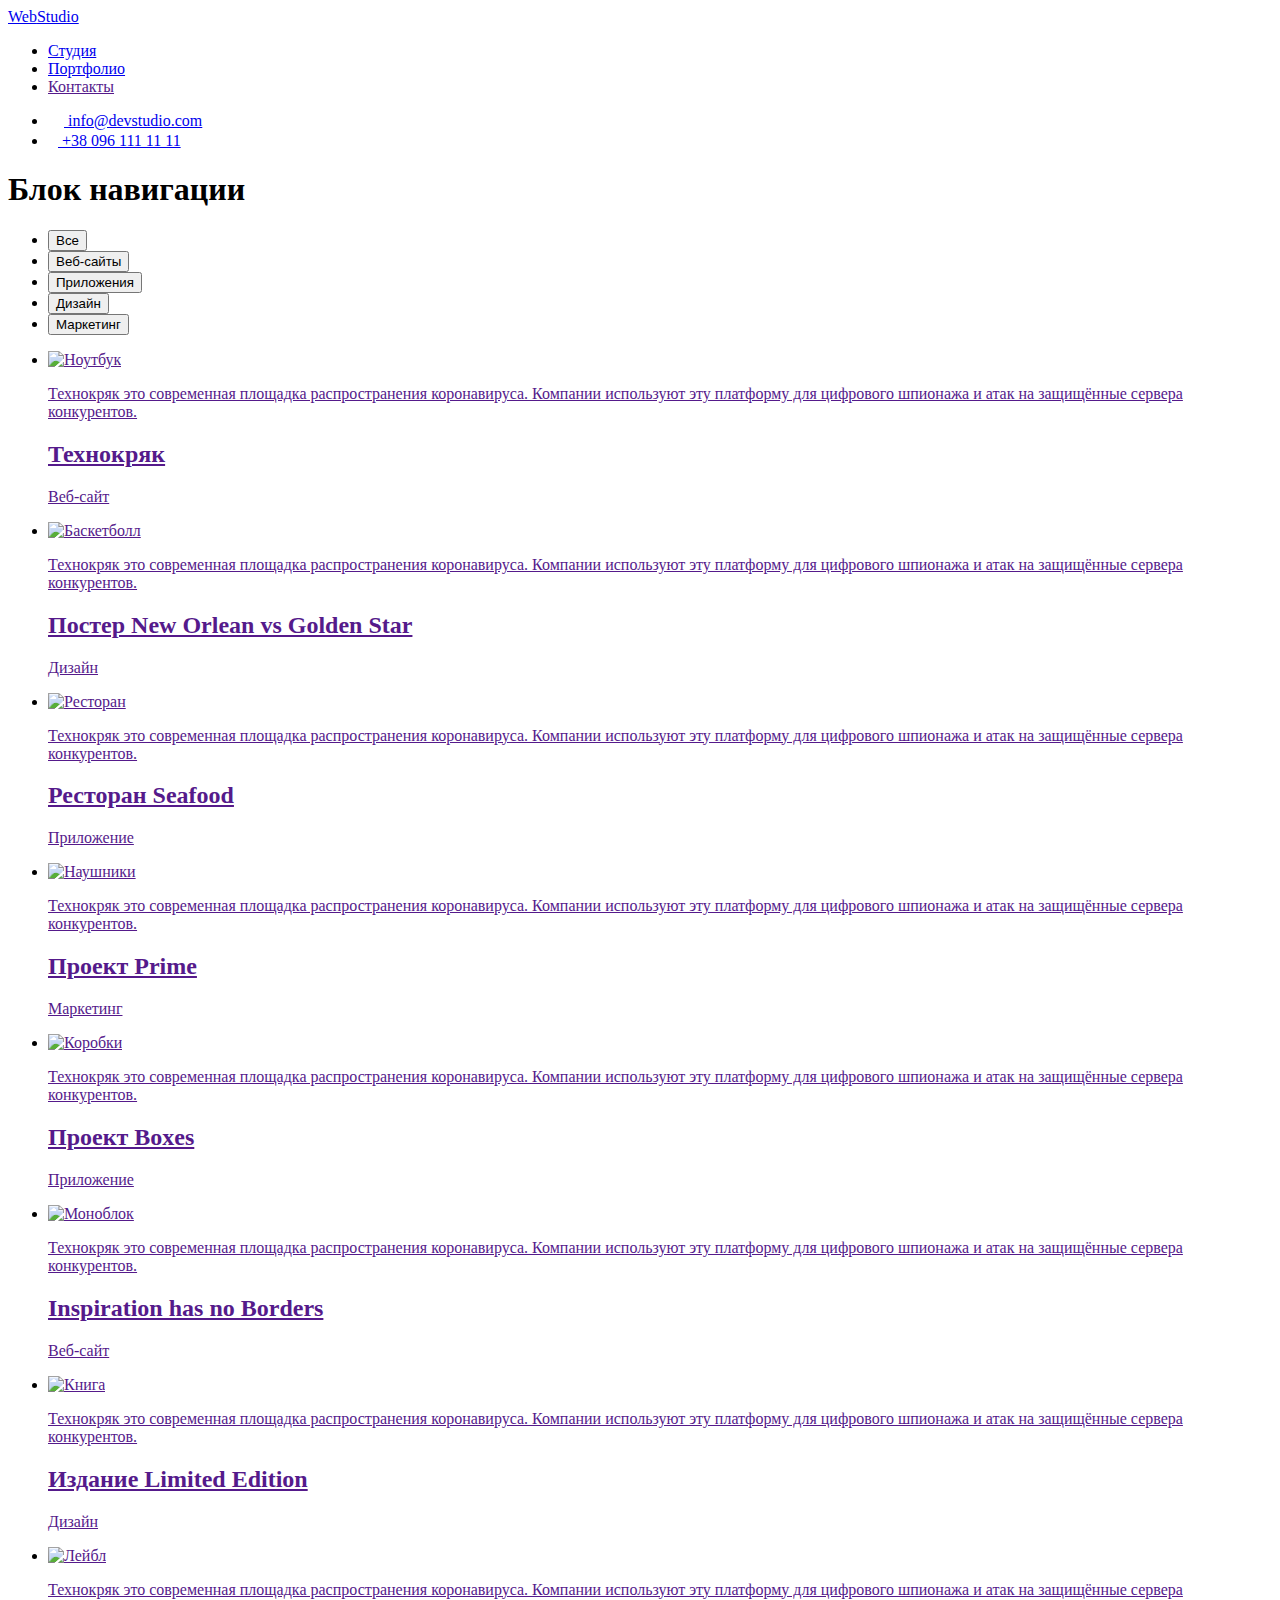
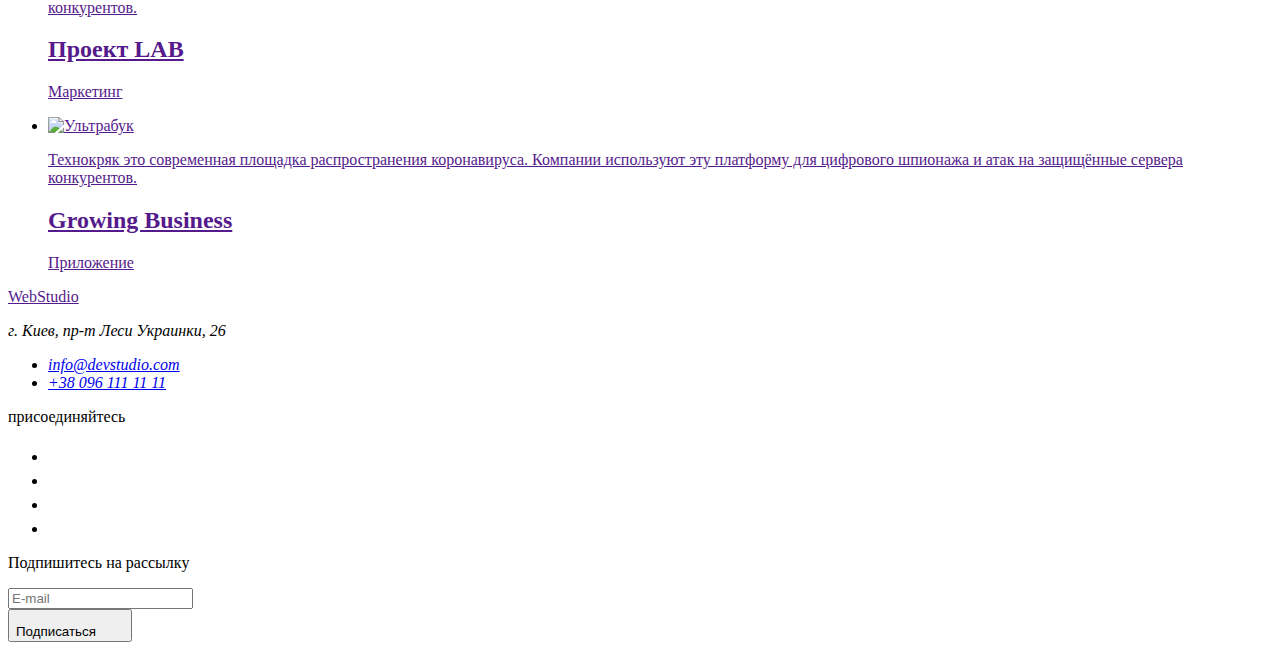
==== portfolio.html @ a9c7ecff "Update portfolio.html" ====
<!DOCTYPE html>
<html lang="ru">
<head>
    <meta charset="UTF-8">
    <meta http-equiv="X-UA-Compatible" content="IE=edge">
    <meta name="viewport" content="width=device-width, initial-scale=1.0">
    <title>Портфолио</title>
    <link rel="stylesheet" href="https://cdnjs.cloudflare.com/ajax/libs/modern-normalize/1.0.0/modern-normalize.css" integrity="sha512-Zx6MlUMKSVJoQ+83OwhdILe8cSEsCzfqThJd7J/VA2UrK6Ctj85p+xzqfyuNXE5B1k25uUdmJ2OzItbBy9GHAQ==" crossorigin="anonymous" />
    <link rel="stylesheet" href="./css/style.css">
    <link rel="preconnect" href="https://fonts.gstatic.com"> 
    <link href="https://fonts.googleapis.com/css2?family=Raleway:wght@700&family=Roboto:wght@400;500;700;900&display=swap" rel="stylesheet">
</head>
<body>
    <!--Header content-->
        <header class="header-content">
            <div class="container">
                <a class="icon" href="./index.html"><span class="icon__text">Web</span>Studio</a>
                <nav class="nav">
                    <ul class="site-nav list">
                        <li class="site-nav__item">
                            <a class="site-nav__link" href="./index.html" target="_self" rel="noopener noreferrer nofollow">Студия</a>
                        </li>
                        <li class="site-nav__item">
                            <a class="site-nav__link link-current" href="./portfolio.html" target="_self" rel="noopener noreferrer nofollow">Портфолио</a>
                        </li>
                        <li class="site-nav__item">
                            <a class="site-nav__link" href="">Контакты</a>
                        </li>
                    </ul>
                </nav>
                    <ul class="site-nav list">
                        <li class="site-nav__item">
                            <a class="site-nav__link site-nav__link--color" href="mailto:info@devstudio.com">
                            <svg class="site-nav__icon" width="16" height="12">
                                <use href="./images/icons.svg#icon-mail"></use>
                            </svg>
                                info@devstudio.com
                            </a>
                        </li>
                        <li class="site-nav__item">
                            <a class="site-nav__link site-nav__link--color" href="tel:+380961111111">
                                <svg class="site-nav__icon" width="10" height="16">
                                    <use href="./images/icons.svg#icon-smartphone"></use>
                                </svg>
                                +38 096 111 11 11
                            </a>
                        </li>
                    </ul>
            </div>
        </header>
    <!--Main Content list-->
    <main>
        <!--Button navig-->
        <section class="section">
            <div class="container">
                <h1 class="visually-hidden">Блок навигации</h1>
                <ul class="port__list list">
                    <li class="port__item">
                        <button class="port__link port__link--current" type="button">Все</button>
                    </li>
                    <li class="port__item">
                        <button class="port__link" type="button">Веб-сайты</button>
                    </li>
                    <li class="port__item">
                        <button class="port__link" type="button">Приложения</button>
                    </li>
                    <li class="port__item">
                        <button class="port__link" type="button">Дизайн</button>
                    </li>
                    <li class="port__item">
                        <button class="port__link" type="button">Маркетинг</button>
                    </li>
                </ul>
                <!--Our product-->
                <ul class="list card-set">
                    <li class="card-set__item card-set__item--mod">
                        <a class="card-set__link" href="">
                            <div class="techno__card">
                                <img src="./images/laptop.jpg" alt="Ноутбук">
                                <div class="techno__box">
                                    <p class="techno__text">
                                            Технокряк это современная площадка распространения коронавируса. 
                                            Компании используют эту платформу для цифрового шпионажа и 
                                            атак на защищённые сервера конкурентов.
                                    </p>
                                </div>
                            </div>
                            <div class="port__about">
                                <h2 class="port__title">Технокряк</h2>
                                <p class="port__text">Веб-сайт</p>
                            </div>
                        </a>
                    </li>
                    <li class="card-set__item card-set__item--mod">
                        <a class="card-set__link" href="">
                            <div class="techno__card">
                                <img src="./images/basketball.jpg" alt="Баскетболл">
                                <div class="techno__box">
                                    <p class="techno__text">
                                            Технокряк это современная площадка распространения коронавируса. 
                                            Компании используют эту платформу для цифрового шпионажа и 
                                            атак на защищённые сервера конкурентов.
                                    </p>
                                </div>
                            </div>
                            <div class="port__about">
                                <h2 class="port__title">Постер New Orlean vs Golden Star</h2>
                                <p class="port__text">Дизайн</p>
                            </div>
                        </a>
                    </li>
                    <li class="card-set__item card-set__item--mod">
                        <a class="card-set__link" href="">
                            <div class="techno__card">
                                <img src="./images/seafood.jpg" alt="Ресторан">
                                <div class="techno__box">
                                    <p class="techno__text">
                                            Технокряк это современная площадка распространения коронавируса. 
                                            Компании используют эту платформу для цифрового шпионажа и 
                                            атак на защищённые сервера конкурентов.
                                    </p>
                                </div>
                            </div>
                            <div class="port__about">
                                <h2 class="port__title">Ресторан Seafood</h2>
                                <p class="port__text">Приложение</p>
                            </div>
                        </a>
                    </li>
                    <li class="card-set__item card-set__item--mod">
                        <a class="card-set__link" href="">
                            <div class="techno__card">
                                <img src="./images/handsfree.jpg" alt="Наушники">
                                <div class="techno__box">
                                    <p class="techno__text">
                                            Технокряк это современная площадка распространения коронавируса. 
                                            Компании используют эту платформу для цифрового шпионажа и 
                                            атак на защищённые сервера конкурентов.
                                    </p>
                                </div>
                            </div>
                            <div class="port__about">
                                <h2 class="port__title">Проект Prime</h2>
                                <p class="port__text">Маркетинг</p>
                            </div>
                        </a>
                    </li>
                    <li class="card-set__item card-set__item--mod">
                        <a class="card-set__link" href="">
                            <div class="techno__card">
                                <img src="./images/twobox.jpg" alt="Коробки">
                                <div class="techno__box">
                                    <p class="techno__text">
                                            Технокряк это современная площадка распространения коронавируса. 
                                            Компании используют эту платформу для цифрового шпионажа и 
                                            атак на защищённые сервера конкурентов.
                                    </p>
                                </div>
                            </div>
                            <div class="port__about">
                                <h2 class="port__title">Проект Boxes</h2>
                                <p class="port__text">Приложение</p>
                            </div>
                        </a>
                    </li>
                    <li class="card-set__item card-set__item--mod">
                        <a class="card-set__link" href="">
                            <div class="techno__card">
                                <img src="./images/monoblock.jpg" alt="Моноблок">
                                <div class="techno__box">
                                    <p class="techno__text">
                                            Технокряк это современная площадка распространения коронавируса. 
                                            Компании используют эту платформу для цифрового шпионажа и 
                                            атак на защищённые сервера конкурентов.
                                    </p>
                                </div>
                            </div>
                            <div class="port__about">
                                <h2 class="port__title">Inspiration has no Borders</h2>
                                <p class="port__text">Веб-сайт</p>
                            </div>
                        </a>
                    </li>
                    <li class="card-set__item card-set__item--mod">
                        <a class="card-set__link" href="">
                            <div class="techno__card">
                                <img src="./images/bock.jpg" alt="Книга">
                                <div class="techno__box">
                                    <p class="techno__text">
                                            Технокряк это современная площадка распространения коронавируса. 
                                            Компании используют эту платформу для цифрового шпионажа и 
                                            атак на защищённые сервера конкурентов.
                                    </p>
                                </div>
                            </div>
                            <div class="port__about">
                                <h2 class="port__title">Издание Limited Edition</h2>
                                <p class="port__text">Дизайн</p>
                            </div>
                        </a>
                    </li>
                    <li class="card-set__item card-set__item--mod">
                        <a class="card-set__link" href="">
                            <div class="techno__card">
                            <img src="./images/lable.jpg" alt="Лейбл">
                                <div class="techno__box">
                                    <p class="techno__text">
                                            Технокряк это современная площадка распространения коронавируса. 
                                            Компании используют эту платформу для цифрового шпионажа и 
                                            атак на защищённые сервера конкурентов.
                                    </p>
                                </div>
                            </div>
                            <div class="port__about">
                                <h2 class="port__title">Проект LAB</h2>
                                <p class="port__text">Маркетинг</p>
                            </div>
                        </a>
                    </li>
                    <li class="card-set__item card-set__item--mod">
                        <a class="card-set__link" href="">
                            <div class="techno__card">
                                <img src="./images/macboock.jpg" alt="Ультрабук">
                                <div class="techno__box">
                                    <p class="techno__text">
                                            Технокряк это современная площадка распространения коронавируса. 
                                            Компании используют эту платформу для цифрового шпионажа и 
                                            атак на защищённые сервера конкурентов.
                                    </p>
                                </div>
                        </div>
                            <div class="port__about">
                                <h2 class="port__title">Growing Business</h2>
                                <p class="port__text">Приложение</p>
                            </div>
                        </a>
                    </li>
                </ul>
            </div>
        </section>
    </main>
    <!--Footer content-->
    <footer class="footer">
        <div class="container container--footer">
            <div>
                <a class="icon icon--pos" href="">
                    <span class="icon__text">Web</span><span class="icon__text--white">Studio</span></a>
                <address class="footer__content">
                    <p class="footer__adress">г. Киев, пр-т Леси Украинки, 26</p>
                    <ul class="list footer__list">
                        <li class="footer__item">
                            <a class="footer__link" href="mailto:info@devstudio.com">info@devstudio.com</a>
                        </li>
                        <li class="footer__item">
                            <a class="footer__link" href="tel:+380961111111">+38 096 111 11 11</a>
                        </li>
                    </ul>
                </address>
            </div>
            <div class="section-footer">
                <p class="footer__title">присоединяйтесь</p>
                    <ul class="list social__list">
                        <li class="social__item">
                            <a class="social__link social__link--color" href="">
                                <svg width="20" height="20">
                                    <use href="./images/icons.svg#icon-instagramf"></use>
                                </svg>
                            </a>
                        </li>
                        <li class="social__item">
                            <a class="social__link social__link--color" href="">
                                <svg width="20" height="20">
                                    <use href="./images/icons.svg#icon-twitterfo"></use>
                                </svg>
                            </a>
                        </li>
                        <li class="social__item">
                            <a class="social__link social__link--color" href="">
                                <svg width="20" height="20">
                                    <use href="./images/icons.svg#icon-facebookf"></use>
                                </svg>
                            </a>
                        </li>
                        <li class="social__item">
                            <a class="social__link social__link--color" href="">
                                <svg width="20" height="20">
                                    <use href="./images/icons.svg#icon-linkedinf"></use>
                                </svg>
                            </a>
                        </li>
                    </ul>
                </div>
            <div>
                <p class="footer__title">Подпишитесь на рассылку</p>
                <div>
                    <form class="container--footer">
                        <label class="footer__label">
                            <input class="footer__input" type="email" name="subscribe" placeholder="E-mail">
                        </label>
                    <div>
                        <button class="hero__button hero__button--pos" type="submit">Подписаться
                            <svg class="hero__button--send" width="24" height="24">
                                <use href="./images/icons.svg#icon-send"></use>
                            </svg>
                        </button>
                    </div>
                    </form>
                </div>
            </div>
        </div>
    </footer>
</body>
</html>
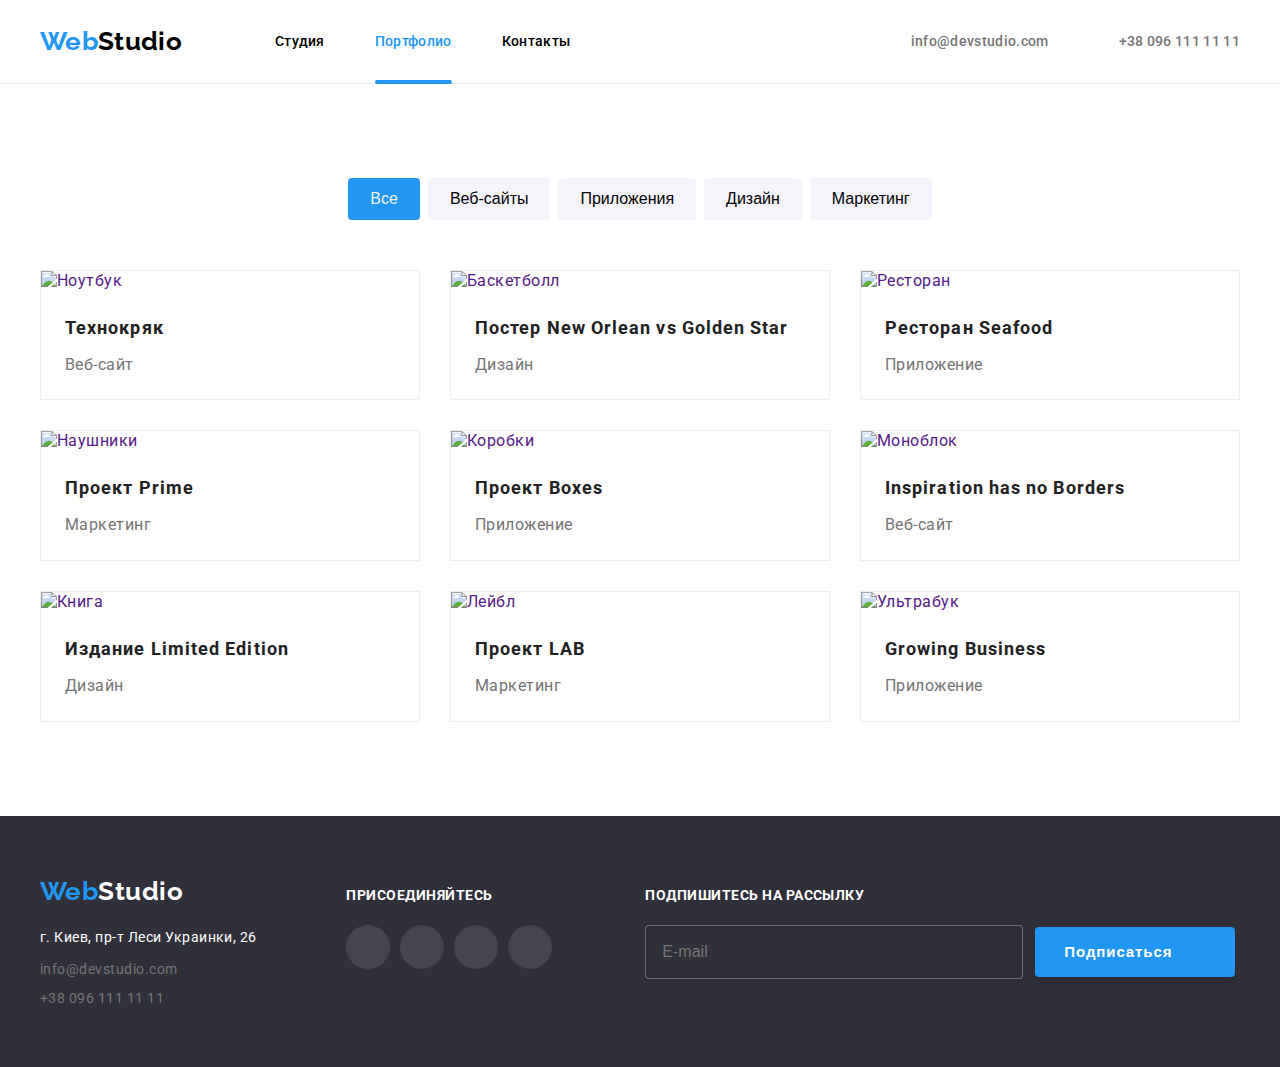
==== commit aa394522: "sass" ====
--- a/portfolio.html
+++ b/portfolio.html
@@ -6,7 +6,7 @@
     <meta name="viewport" content="width=device-width, initial-scale=1.0">
     <title>Портфолио</title>
     <link rel="stylesheet" href="https://cdnjs.cloudflare.com/ajax/libs/modern-normalize/1.0.0/modern-normalize.css" integrity="sha512-Zx6MlUMKSVJoQ+83OwhdILe8cSEsCzfqThJd7J/VA2UrK6Ctj85p+xzqfyuNXE5B1k25uUdmJ2OzItbBy9GHAQ==" crossorigin="anonymous" />
-    <link rel="stylesheet" href="./css/style.css">
+    <link rel="stylesheet" href="css/main.css">
     <link rel="preconnect" href="https://fonts.gstatic.com"> 
     <link href="https://fonts.googleapis.com/css2?family=Raleway:wght@700&family=Roboto:wght@400;500;700;900&display=swap" rel="stylesheet">
 </head>
--- a/css/main.css
+++ b/css/main.css
@@ -0,0 +1,796 @@
+html {
+  box-sizing: border-box;
+}
+
+body {
+  font-family: 'Roboto', sans-serif;
+  color: #ffffff;
+  background-color: #ffffff;
+  font-style: normal;
+  letter-spacing: 0.03em;
+  margin: 0 auto;
+}
+
+ul {
+  padding-inline-start: 0;
+}
+
+img {
+  display: block;
+  width: 100%;
+  height: auto;
+}
+
+h1,
+h2,
+h3,
+h4,
+h5,
+h6,
+p {
+  margin-top: 0;
+}
+
+.list {
+  list-style: none;
+  margin: 0;
+}
+
+.visually-hidden {
+  position: absolute;
+  width: 1px;
+  height: 1px;
+  margin: -1px;
+  border: 0;
+  padding: 0;
+  white-space: nowrap;
+  clip-path: inset(100%);
+  clip: rect(0 0 0 0);
+  overflow: hidden;
+}
+
+.link-current::after {
+  content: '';
+  position: absolute;
+  width: 100%;
+  background-color: var(--accent-text-color);
+  height: 4px;
+  border-radius: 2px;
+  display: block;
+  left: 0;
+  bottom: 0;
+  margin-bottom: -1px;
+}
+
+.container {
+  width: 1200px;
+  margin-left: auto;
+  margin-right: auto;
+  padding-left: 15px;
+  padding-right: 15px;
+}
+
+.container--footer {
+  display: flex;
+  align-items: baseline;
+}
+
+.card-set {
+  display: flex;
+  flex-wrap: wrap;
+  margin-left: -30px;
+  margin-top: -30px;
+}
+
+.card-set__item {
+  flex-basis: calc((100% - 4 * 30px)/4);
+  margin-left: 30px;
+  margin-top: 30px;
+}
+
+.card-set__item--mod {
+  flex-basis: calc((100% - 3 * 30px)/3);
+}
+
+.card-set__link {
+  display: flex;
+  flex-direction: column;
+  text-decoration: none;
+  border: 1px solid #EEEEEE;
+  transition: box-shadow 250ms cubic-bezier(0.4, 0, 0.2, 1);
+}
+
+.card-set__link:hover,
+.card-set__link:focus {
+  box-shadow: 0px 1px 1px rgba(0, 0, 0, 0.12), 0px 4px 4px rgba(0, 0, 0, 0.06), 1px 4px 6px rgba(0, 0, 0, 0.16);
+}
+
+.card-set__link:hover .techno__box,
+.card-set__link:focus .techno__box {
+  opacity: 1;
+  transform: translateY(-100%);
+}
+
+.card-set__item--obj {
+  flex-basis: calc((100% - 6 * 30px) / 6);
+  text-align: center;
+}
+
+.card-set__item--menu {
+  text-align: center;
+  background: #FFFFFF;
+  box-shadow: 0px 1px 3px rgba(0, 0, 0, 0.12), 0px 1px 1px rgba(0, 0, 0, 0.14), 0px 2px 1px rgba(0, 0, 0, 0.2);
+  border-radius: 0px 0px 4px 4px;
+}
+
+.card-set__item--pos {
+  position: relative;
+  flex-basis: calc((100% - 3 * 30px) / 3);
+}
+
+.nav {
+  display: inline-flex;
+  margin-right: auto;
+}
+
+.section {
+  padding-top: 94px;
+  padding-bottom: 94px;
+}
+
+.section--color {
+  background-color: var(--background-color-list);
+}
+
+.section--position {
+  padding-top: 0px;
+}
+
+.section-footer {
+  margin-left: 70px;
+  margin-right: 93px;
+}
+
+.site-nav {
+  display: inline-flex;
+  margin: 0;
+}
+
+.site-nav__item:not(:last-child) {
+  margin-right: 50px;
+  position: relative;
+}
+
+.site-nav__link {
+  font-weight: 500;
+  font-size: 14px;
+  line-height: 1.33;
+  color: var(--second-text-color);
+  text-decoration: none;
+  transition: color 250ms cubic-bezier(0.4, 0, 0.2, 1);
+}
+
+.site-nav__link {
+  display: flex;
+  align-items: center;
+  padding-top: 32px;
+  padding-bottom: 32px;
+  color: var(--primary-text-color);
+  transition: color 250ms cubic-bezier(0.4, 0, 0.2, 1);
+}
+
+.site-nav__link:hover,
+.site-nav__link:focus {
+  color: var(--accent-text-color);
+}
+
+.site-nav .link-current, .icon__text {
+  color: var(--accent-text-color);
+}
+
+.site-nav__icon {
+  margin-right: 10px;
+  fill: currentColor;
+}
+
+.site-nav__link--color {
+  color: var(--accent-link-color);
+  font-weight: 500;
+  font-size: 14px;
+  line-height: 1.33;
+  text-decoration: none;
+  transition: color 250ms cubic-bezier(0.4, 0, 0.2, 1);
+}
+
+.port__list {
+  display: flex;
+  justify-content: center;
+  margin-bottom: 50px;
+}
+
+.port__item:not(:last-child) {
+  margin-right: 8px;
+}
+
+.port__link {
+  background-color: var(--background-color-list);
+  color: var(--primary-text-color);
+  cursor: pointer;
+  font-weight: 500;
+  font-size: 16px;
+  line-height: 1.62;
+  padding: 8px 22px 8px 22px;
+  border-radius: 4px;
+  border-width: 0;
+  transition: background-color 250ms cubic-bezier(0.4, 0, 0.2, 1), color 250ms cubic-bezier(0.4, 0, 0.2, 1), box-shadow 250ms cubic-bezier(0.4, 0, 0.2, 1);
+}
+
+.port__link:hover,
+.port__link:focus {
+  background-color: var(--accent-text-color);
+  color: var(--background-color-list);
+  box-shadow: 1px 7px 5px 0px rgba(189, 189, 189, 0.75);
+}
+
+.port__link--current {
+  background-color: var(--accent-text-color);
+  color: var(--background-color-list);
+}
+
+.port__list {
+  display: flex;
+  justify-content: center;
+}
+
+.port__item:not(:last-child) {
+  margin-right: 8px;
+}
+
+.port__about {
+  padding-top: 20px;
+  padding-left: 24px;
+  padding-right: 24px;
+  padding-bottom: 20px;
+}
+
+.port__text {
+  font-size: 16px;
+  line-height: 1.87;
+  color: var(--accent-link-color);
+  margin-bottom: 0;
+}
+
+.icon {
+  text-decoration: none;
+  color: var(--primary-text-color);
+  font-family: 'Raleway', sans-serif;
+  font-weight: 700;
+  font-size: 26px;
+  margin-right: 93px;
+  padding-top: 24px;
+  padding-bottom: 25px;
+}
+
+.icon--pos {
+  margin-bottom: 20px;
+  padding-top: 0;
+  padding-bottom: 0;
+  display: block;
+}
+
+.icon__text--white {
+  color: var(--main-text-color);
+}
+
+.menu-item__title {
+  position: absolute;
+  display: flex;
+  bottom: 0;
+  justify-content: center;
+  align-items: center;
+  background: rgba(47, 48, 58, 0.8);
+  width: 100%;
+  height: 70px;
+}
+
+.menu-item__text {
+  font-weight: 700;
+  font-size: 14px;
+  line-height: 1.14;
+  text-align: center;
+  letter-spacing: 0.03em;
+  text-transform: uppercase;
+  margin-bottom: 0;
+}
+
+.hero__title {
+  color: var(--main-text-color);
+  font-weight: 900;
+  font-size: 44px;
+  line-height: 1.36;
+  text-transform: uppercase;
+  letter-spacing: 0.06em;
+  margin-bottom: 30px;
+  margin-bottom: 30px;
+}
+
+.product__title {
+  color: var(--second-text-color);
+  font-weight: 700;
+  font-size: 14px;
+  line-height: 1.33;
+  text-transform: uppercase;
+}
+
+.section__title {
+  font-weight: 700;
+  font-size: 36px;
+  line-height: 1.16;
+  color: var(--second-text-color);
+  text-align: center;
+}
+
+.section__title--position {
+  margin-bottom: 50px;
+}
+
+.team__title {
+  font-weight: 500;
+  font-size: 16px;
+  line-height: 1.18;
+  color: var(--second-text-color);
+  margin-bottom: 10px;
+}
+
+.footer__title {
+  font-weight: 700;
+  font-size: 14px;
+  line-height: 1.33;
+  text-transform: uppercase;
+  margin-bottom: 20px;
+}
+
+.port__title {
+  font-weight: 700;
+  font-size: 18px;
+  line-height: 2;
+  color: var(--second-text-color);
+  letter-spacing: 0.06em;
+  margin-bottom: 4px;
+}
+
+.hero__button {
+  color: var(--main-text-color);
+  background-color: var(--accent-text-color);
+  cursor: pointer;
+  box-shadow: 0px 4px 4px rgba(0, 0, 0, 0.15);
+  border-radius: 4px;
+  width: 200px;
+  height: 50px;
+  font-weight: 700;
+  border-width: 0;
+}
+
+.hero__button--pos {
+  display: flex;
+  align-items: center;
+  line-height: 1.87;
+  letter-spacing: 0.06em;
+  padding-left: 29px;
+  padding-top: 10px;
+  padding-bottom: 10px;
+  padding-right: 28px;
+  font-size: 15px;
+}
+
+.hero__button--send {
+  margin-left: 10px;
+}
+
+.hero__button--design {
+  letter-spacing: 0.06em;
+  font-size: 16px;
+  line-height: 1.85;
+}
+
+.modal__button {
+  position: absolute;
+  display: flex;
+  margin-top: 8px;
+  margin-right: 8px;
+  right: 0;
+  width: 30px;
+  height: 30px;
+  align-items: center;
+  justify-content: center;
+  cursor: pointer;
+  border: 1px solid rgba(0, 0, 0, 0.1);
+  border-radius: 50%;
+  background-color: var(--main-text-color);
+  color: var(--primary-text-color);
+  transition: background-color 250ms cubic-bezier(0.4, 0, 0.2, 1), color 250ms cubic-bezier(0.4, 0, 0.2, 1);
+}
+
+.modal__button:hover,
+.modal__button:focus {
+  color: var(--accent-text-color);
+}
+
+.social__list {
+  display: inline-flex;
+}
+
+.social__item:not(:last-child) {
+  margin-right: 10px;
+}
+
+.social__link {
+  display: flex;
+  width: 44px;
+  height: 44px;
+  align-items: center;
+  justify-content: center;
+  border-radius: 50%;
+  background-color: var(--main-text-color);
+  color: var(--icon-color-team);
+  transition: background-color 250ms cubic-bezier(0.4, 0, 0.2, 1), color 250ms cubic-bezier(0.4, 0, 0.2, 1);
+}
+
+.social__icon {
+  fill: currentColor;
+}
+
+.social__link:hover,
+.social__link:focus {
+  background-color: var(--accent-text-color);
+  color: var(--main-text-color);
+}
+
+.social__link--color {
+  background-color: rgba(255, 255, 255, 0.1);
+  transition: background-color 250ms cubic-bezier(0.4, 0, 0.2, 1);
+}
+
+.backdrop {
+  position: fixed;
+  top: 0;
+  left: 0;
+  width: 100%;
+  height: 100%;
+  background-color: rgba(0, 0, 0, 0.2);
+  opacity: 1;
+  transition: opacity 250ms cubic-bezier(0.4, 0, 0.2, 1);
+}
+
+.backdrop.is-hidden {
+  opacity: 0;
+  pointer-events: none;
+  visibility: hidden;
+  transition: opacity 250ms cubic-bezier(0.4, 0, 0.2, 1), visibility 250ms cubic-bezier(0.4, 0, 0.2, 1);
+}
+
+.modal {
+  position: absolute;
+  top: 50%;
+  left: 50%;
+  transform: translate(-50%, -50%);
+  width: 528px;
+  background-color: var(--main-text-color);
+  transition: background-color 250ms cubic-bezier(0.4, 0, 0.2, 1);
+}
+
+.modal__icon--close {
+  width: 18px;
+  height: 18px;
+  fill: currentColor;
+}
+
+.modal__box {
+  padding: 40px 40px 40px 40px;
+  color: var(--second-text-color);
+  display: flex;
+  flex-direction: column;
+}
+
+.modal__title {
+  font-weight: 700;
+  font-size: 20px;
+  line-height: 0.86;
+  margin-left: auto;
+  margin-right: auto;
+  color: var(--second-text-color);
+  margin-bottom: 12px;
+}
+
+.modal__form {
+  margin-bottom: 10px;
+}
+
+.modal__label {
+  position: relative;
+  display: block;
+}
+
+.modal__text {
+  font-size: 12px;
+  line-height: 1.16;
+  letter-spacing: 0.01em;
+  color: #757575;
+  margin-bottom: 4px;
+  display: block;
+}
+
+.modal__input {
+  width: 100%;
+  height: 40px;
+  border: 1px solid rgba(33, 33, 33, 0.2);
+  border-radius: 4px;
+  transition: border 250ms cubic-bezier(0.4, 0, 0.2, 1);
+  padding-left: 42px;
+  outline: none;
+}
+
+.modal__icon {
+  position: absolute;
+  bottom: 12px;
+  left: 12px;
+  color: var(--second-text-color);
+  cursor: pointer;
+  transition: color 250ms cubic-bezier(0.4, 0, 0.2, 1);
+}
+
+.modal__svg {
+  fill: currentColor;
+}
+
+.modal__input:focus,
+.modal__area:focus {
+  border: 1px solid var(--accent-text-color);
+}
+
+.modal__input:focus + .modal__icon {
+  color: var(--accent-text-color);
+}
+
+.modal__form--pos {
+  margin-bottom: 20px;
+}
+
+.modal__area {
+  padding: 12px 16px 12px 16px;
+  resize: none;
+  outline: none;
+  width: 100%;
+  max-height: 120px;
+  border: 1px solid rgba(33, 33, 33, 0.2);
+  border-radius: 4px;
+  font-size: 14px;
+  line-height: 1.14;
+  letter-spacing: 0.01em;
+  transition: border-color 250ms cubic-bezier(0.4, 0, 0.2, 1);
+}
+
+.modal__form--checkbox {
+  margin-bottom: 30px;
+}
+
+.modal__checkbox {
+  justify-content: center;
+  align-items: center;
+  display: flex;
+  font-size: 14px;
+  line-height: 1.71;
+  letter-spacing: 0.03em;
+  color: var(--accent-link-color);
+}
+
+.modal__lic:checked + .modal__lic {
+  background-image: url(../images/checkboxcheck.svg);
+  background-origin: border-box;
+  background-size: contain;
+  background-color: var(--accent-text-color);
+  border-radius: 2px;
+  width: 16px;
+  height: 15px;
+  border-color: transparent;
+  transition: color 250ms cubic-bezier(0.4, 0, 0.2, 1);
+}
+
+.modal__lic {
+  background-image: url(../images/checkbox.svg);
+  background-size: contain;
+  width: 16px;
+  height: 15px;
+  margin-right: 7px;
+}
+
+.modal__text-lic {
+  display: inline-flex;
+  cursor: pointer;
+}
+
+.modal__link-lic {
+  margin-left: 2px;
+  text-decoration-line: underline;
+  color: var(--accent-text-color);
+}
+
+.modal__send {
+  display: flex;
+  justify-content: center;
+  align-items: center;
+}
+
+.header-content {
+  letter-spacing: 0.02em;
+  border-bottom: 1px solid #ECECEC;
+}
+
+.header-content .container {
+  display: flex;
+  align-items: center;
+}
+
+.hero {
+  background-position: center;
+  background-repeat: no-repeat;
+  background-size: cover;
+  background-color: #757575;
+  background-image: linear-gradient(rgba(47, 48, 58, 0.4), rgba(47, 48, 58, 0.4)), url(../images/background.jpg);
+  max-width: 1600px;
+  text-align: center;
+  padding-top: 200px;
+  padding-bottom: 200px;
+  margin: 0 auto;
+}
+
+.team {
+  padding-top: 30px;
+  padding-bottom: 30px;
+}
+
+.team__profession {
+  font-size: 16px;
+  line-height: 1.18;
+  color: var(--accent-link-color);
+  margin: 0;
+  margin-bottom: 16px;
+}
+
+.product__adv {
+  display: flex;
+  justify-content: center;
+  align-items: center;
+  width: 270px;
+  height: 120px;
+  background-color: #F5F4FA;
+  border-radius: 4px;
+  margin-bottom: 30px;
+  text-align: center;
+  cursor: pointer;
+}
+
+.product__text {
+  font-weight: 400;
+  font-size: 14px;
+  line-height: 1.71;
+  color: var(--accent-link-color);
+  margin-bottom: 0px;
+}
+
+/* What are we doing */
+/* Our Team */
+/* Our client */
+.clients__link {
+  display: flex;
+  width: 100%;
+  height: 92px;
+  border: 1px solid #AFB1B8;
+  box-sizing: border-box;
+  border-radius: 4px;
+  justify-content: center;
+  align-items: center;
+  color: var(--icon-color-team);
+  transition: border 250ms cubic-bezier(0.4, 0, 0.2, 1), color 250ms cubic-bezier(0.4, 0, 0.2, 1);
+}
+
+.clients__icon {
+  fill: currentColor;
+}
+
+.clients__link:hover,
+.clients__link:focus {
+  border-color: var(--accent-text-color);
+  color: var(--accent-text-color);
+}
+
+.footer {
+  background-color: var(--background-color);
+  padding-bottom: 60px;
+  padding-top: 60px;
+}
+
+.footer__content {
+  font-style: normal;
+  font-weight: 400;
+}
+
+.footer__adress {
+  font-size: 14px;
+  line-height: 1.71;
+  color: var(--main-text-color);
+  font-style: normal;
+  margin-bottom: 9px;
+}
+
+.footer__list {
+  display: block;
+}
+
+.footer__item:not(:last-child) {
+  margin-bottom: 9px;
+}
+
+.footer__link {
+  color: var(--accent-link-color);
+  font-weight: 400;
+  font-size: 14px;
+  line-height: 1.33;
+  text-decoration: none;
+  transition: color 250ms cubic-bezier(0.4, 0, 0.2, 1);
+}
+
+.footer__link:hover,
+.footer__link:focus {
+  color: var(--accent-text-color);
+}
+
+.footer__label {
+  margin-right: 12px;
+}
+
+.footer__input {
+  width: 358px;
+  height: 50px;
+  border: 1px solid rgba(255, 255, 255, 0.3);
+  border-radius: 4px;
+  background-color: var(--background-color);
+  outline: none;
+  padding-left: 16px;
+  font-size: 16px;
+  line-height: 1.25;
+  color: var(--main-text-color);
+}
+
+.techno__box {
+  position: absolute;
+  padding: 63px 24px 63px 24px;
+  background-color: rgba(33, 150, 243, 0.9);
+  opacity: 0;
+  transition: opacity 250ms cubic-bezier(0.4, 0, 0.2, 1), transform 250ms cubic-bezier(0.4, 0, 0.2, 1);
+}
+
+.techno__text {
+  font-size: 18px;
+  line-height: 1.55;
+  color: var(--main-text-color);
+}
+
+.techno__card {
+  position: relative;
+  overflow: hidden;
+}
+
+:root {
+  --primary-text-color:#000000;
+  --second-text-color: #212121;
+  --accent-text-color: #2196f3;
+  --accent-link-color: #757575;
+  --main-text-color: #ffffff;
+  --background-color: #2F303A;
+  --background-color-section: #ECECEC;
+  --background-color-list: #F5F4FA;
+  --icon-color-team: #AFB1B8;
+  --background-hero: #C4C4C4;
+}
+/*# sourceMappingURL=main.css.map */